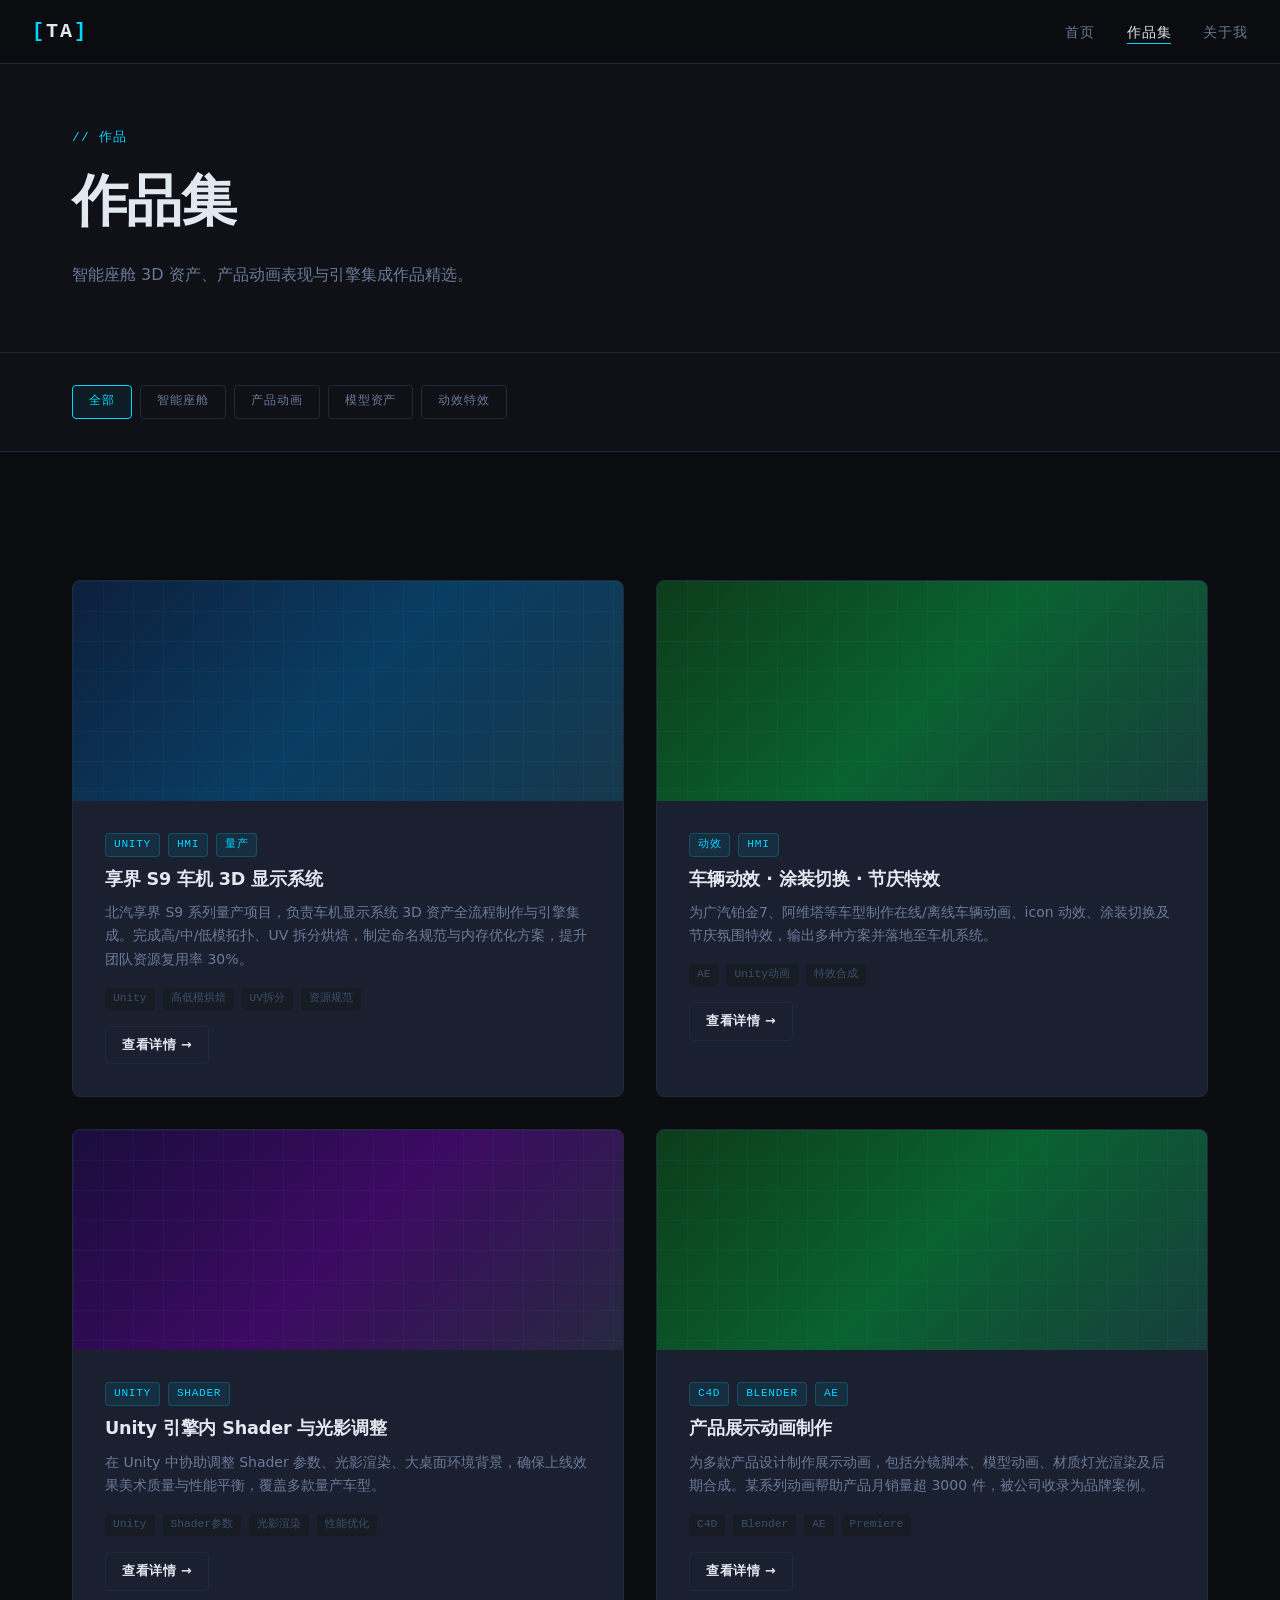
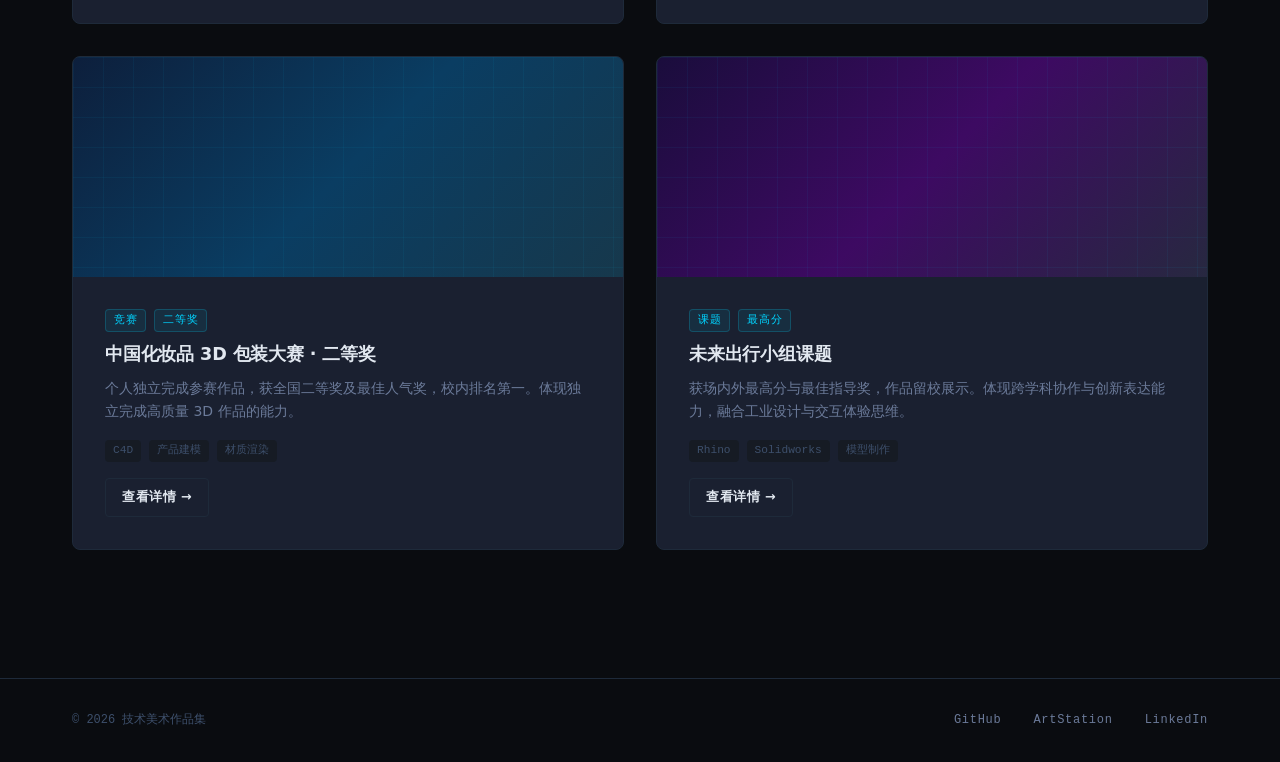
==== projects.html @ 609d2c1e "初始提交：技术美术作品集网站" ====
<!DOCTYPE html>
<html lang="zh-CN">
<head>
  <meta charset="UTF-8" />
  <meta name="viewport" content="width=device-width, initial-scale=1.0" />
  <title>作品集 — 技术美术</title>
  <link rel="icon" href="images/favicon.ico" type="image/x-icon" />
  <link rel="stylesheet" href="css/style.css" />
</head>
<body>

  <!-- 导航栏 -->
  <nav class="nav">
    <div class="nav__logo">
      <span class="nav__logo-bracket">[</span>TA<span class="nav__logo-bracket">]</span>
    </div>
    <ul class="nav__links">
      <li><a href="index.html" class="nav__link">首页</a></li>
      <li><a href="projects.html" class="nav__link nav__link--active">作品集</a></li>
      <li><a href="about.html" class="nav__link">关于我</a></li>
    </ul>
    <button class="nav__toggle" aria-label="展开菜单">
      <span></span><span></span><span></span>
    </button>
  </nav>

  <!-- 页面标题 -->
  <header class="page-header">
    <div class="container">
      <p class="page-header__eyebrow">// 作品</p>
      <h1 class="page-header__title">作品集</h1>
      <p class="page-header__desc">智能座舱 3D 资产、产品动画表现与引擎集成作品精选。</p>
    </div>
  </header>

  <!-- 筛选栏 -->
  <section class="filter-bar">
    <div class="container">
      <div class="filter-bar__inner">
        <button class="filter-btn filter-btn--active" data-filter="all">全部</button>
        <button class="filter-btn" data-filter="hmi">智能座舱</button>
        <button class="filter-btn" data-filter="animation">产品动画</button>
        <button class="filter-btn" data-filter="model">模型资产</button>
        <button class="filter-btn" data-filter="vfx">动效特效</button>
      </div>
    </div>
  </section>

  <!-- 项目网格 -->
  <section class="section projects-grid">
    <div class="container">
      <div class="grid grid--2" id="projects-container">

        <article class="card card--large" data-category="hmi model">
          <div class="card__thumb card__thumb--shader">
            <img src="images/projects/project1.jpg" alt="享界S9 车机3D显示" loading="lazy" onerror="this.style.display='none'" />
          </div>
          <div class="card__body">
            <div class="card__meta">
              <span class="card__tag">Unity</span>
              <span class="card__tag">HMI</span>
              <span class="card__tag">量产</span>
            </div>
            <h3 class="card__title">享界 S9 车机 3D 显示系统</h3>
            <p class="card__desc">北汽享界 S9 系列量产项目，负责车机显示系统 3D 资产全流程制作与引擎集成。完成高/中/低模拓扑、UV 拆分烘焙，制定命名规范与内存优化方案，提升团队资源复用率 30%。</p>
            <ul class="card__tech">
              <li>Unity</li><li>高低模烘焙</li><li>UV拆分</li><li>资源规范</li>
            </ul>
            <a href="#" class="btn btn--ghost btn--sm">查看详情 →</a>
          </div>
        </article>

        <article class="card card--large" data-category="hmi vfx">
          <div class="card__thumb card__thumb--vfx">
            <img src="images/projects/project2.jpg" alt="车辆动效与涂装切换" loading="lazy" onerror="this.style.display='none'" />
          </div>
          <div class="card__body">
            <div class="card__meta">
              <span class="card__tag">动效</span>
              <span class="card__tag">HMI</span>
            </div>
            <h3 class="card__title">车辆动效 · 涂装切换 · 节庆特效</h3>
            <p class="card__desc">为广汽铂金7、阿维塔等车型制作在线/离线车辆动画、icon 动效、涂装切换及节庆氛围特效，输出多种方案并落地至车机系统。</p>
            <ul class="card__tech">
              <li>AE</li><li>Unity动画</li><li>特效合成</li>
            </ul>
            <a href="#" class="btn btn--ghost btn--sm">查看详情 →</a>
          </div>
        </article>

        <article class="card card--large" data-category="hmi model">
          <div class="card__thumb card__thumb--tool">
            <img src="images/projects/project3.jpg" alt="Unity Shader与光影调整" loading="lazy" onerror="this.style.display='none'" />
          </div>
          <div class="card__body">
            <div class="card__meta">
              <span class="card__tag">Unity</span>
              <span class="card__tag">Shader</span>
            </div>
            <h3 class="card__title">Unity 引擎内 Shader 与光影调整</h3>
            <p class="card__desc">在 Unity 中协助调整 Shader 参数、光影渲染、大桌面环境背景，确保上线效果美术质量与性能平衡，覆盖多款量产车型。</p>
            <ul class="card__tech">
              <li>Unity</li><li>Shader参数</li><li>光影渲染</li><li>性能优化</li>
            </ul>
            <a href="#" class="btn btn--ghost btn--sm">查看详情 →</a>
          </div>
        </article>

        <article class="card card--large" data-category="animation vfx">
          <div class="card__thumb card__thumb--vfx">
            <img src="images/projects/project4.jpg" alt="产品展示动画" loading="lazy" onerror="this.style.display='none'" />
          </div>
          <div class="card__body">
            <div class="card__meta">
              <span class="card__tag">C4D</span>
              <span class="card__tag">Blender</span>
              <span class="card__tag">AE</span>
            </div>
            <h3 class="card__title">产品展示动画制作</h3>
            <p class="card__desc">为多款产品设计制作展示动画，包括分镜脚本、模型动画、材质灯光渲染及后期合成。某系列动画帮助产品月销量超 3000 件，被公司收录为品牌案例。</p>
            <ul class="card__tech">
              <li>C4D</li><li>Blender</li><li>AE</li><li>Premiere</li>
            </ul>
            <a href="#" class="btn btn--ghost btn--sm">查看详情 →</a>
          </div>
        </article>

        <article class="card card--large" data-category="model">
          <div class="card__thumb card__thumb--shader">
            <img src="images/projects/project5.jpg" alt="3D包装大赛获奖作品" loading="lazy" onerror="this.style.display='none'" />
          </div>
          <div class="card__body">
            <div class="card__meta">
              <span class="card__tag">竞赛</span>
              <span class="card__tag">二等奖</span>
            </div>
            <h3 class="card__title">中国化妆品 3D 包装大赛 · 二等奖</h3>
            <p class="card__desc">个人独立完成参赛作品，获全国二等奖及最佳人气奖，校内排名第一。体现独立完成高质量 3D 作品的能力。</p>
            <ul class="card__tech">
              <li>C4D</li><li>产品建模</li><li>材质渲染</li>
            </ul>
            <a href="#" class="btn btn--ghost btn--sm">查看详情 →</a>
          </div>
        </article>

        <article class="card card--large" data-category="model animation">
          <div class="card__thumb card__thumb--tool">
            <img src="images/projects/project6.jpg" alt="未来出行小组课题" loading="lazy" onerror="this.style.display='none'" />
          </div>
          <div class="card__body">
            <div class="card__meta">
              <span class="card__tag">课题</span>
              <span class="card__tag">最高分</span>
            </div>
            <h3 class="card__title">未来出行小组课题</h3>
            <p class="card__desc">获场内外最高分与最佳指导奖，作品留校展示。体现跨学科协作与创新表达能力，融合工业设计与交互体验思维。</p>
            <ul class="card__tech">
              <li>Rhino</li><li>Solidworks</li><li>模型制作</li>
            </ul>
            <a href="#" class="btn btn--ghost btn--sm">查看详情 →</a>
          </div>
        </article>

      </div>
    </div>
  </section>

  <!-- 页脚 -->
  <footer class="footer">
    <div class="container footer__inner">
      <p class="footer__copy">&copy; 2026 技术美术作品集</p>
      <div class="footer__links">
        <a href="#" class="footer__link">GitHub</a>
        <a href="#" class="footer__link">ArtStation</a>
        <a href="#" class="footer__link">LinkedIn</a>
      </div>
    </div>
  </footer>

  <script src="js/main.js"></script>
</body>
</html>
---- css/style.css ----
/* ============================================================
   TA Portfolio — style.css
   Design tokens → Reset → Layout → Nav → Hero → Components
   ============================================================ */

/* ── Design Tokens ─────────────────────────────────────────── */
:root {
  /* Colors */
  --clr-bg:        #0a0c10;
  --clr-bg-2:      #0f1117;
  --clr-bg-3:      #161b24;
  --clr-surface:   #1a2030;
  --clr-border:    #1e2a3a;
  --clr-accent:    #00d4ff;
  --clr-accent-2:  #7b5ea7;
  --clr-text:      #e2e8f0;
  --clr-text-muted:#6b7a99;
  --clr-text-dim:  #3d4f6b;

  /* Typography */
  --font-sans: 'Inter', 'Segoe UI', system-ui, sans-serif;
  --font-mono: 'JetBrains Mono', 'Fira Code', 'Consolas', monospace;

  /* Spacing */
  --space-xs:  0.25rem;
  --space-sm:  0.5rem;
  --space-md:  1rem;
  --space-lg:  2rem;
  --space-xl:  4rem;
  --space-2xl: 8rem;

  /* Radius */
  --radius-sm: 4px;
  --radius-md: 8px;
  --radius-lg: 16px;

  /* Transitions */
  --ease: cubic-bezier(0.4, 0, 0.2, 1);
  --dur:  200ms;

  /* Nav height */
  --nav-h: 64px;
}

/* ── Reset ──────────────────────────────────────────────────── */
*, *::before, *::after { box-sizing: border-box; margin: 0; padding: 0; }

html {
  scroll-behavior: smooth;
  font-size: 16px;
}

body {
  background-color: var(--clr-bg);
  color: var(--clr-text);
  font-family: var(--font-sans);
  line-height: 1.6;
  -webkit-font-smoothing: antialiased;
  overflow-x: hidden;
}

img, video { max-width: 100%; display: block; }
a { color: inherit; text-decoration: none; }
ul { list-style: none; }
button { cursor: pointer; border: none; background: none; font: inherit; }

/* ── Utility ────────────────────────────────────────────────── */
.container {
  width: 100%;
  max-width: 1200px;
  margin-inline: auto;
  padding-inline: var(--space-lg);
}

.section {
  padding-block: var(--space-2xl);
}

.section__title {
  font-size: clamp(1.5rem, 3vw, 2rem);
  font-weight: 700;
  letter-spacing: -0.02em;
  margin-bottom: var(--space-xl);
  position: relative;
  display: inline-block;
}

.section__title::after {
  content: '';
  position: absolute;
  bottom: -8px;
  left: 0;
  width: 40px;
  height: 2px;
  background: var(--clr-accent);
}

/* ── Grid ───────────────────────────────────────────────────── */
.grid {
  display: grid;
  gap: var(--space-lg);
}

.grid--2 { grid-template-columns: repeat(2, 1fr); }
.grid--3 { grid-template-columns: repeat(3, 1fr); }

@media (max-width: 900px) {
  .grid--3 { grid-template-columns: repeat(2, 1fr); }
}
@media (max-width: 600px) {
  .grid--2,
  .grid--3 { grid-template-columns: 1fr; }
}

/* ── Buttons ────────────────────────────────────────────────── */
.btn {
  display: inline-flex;
  align-items: center;
  gap: var(--space-sm);
  padding: 0.75rem 1.5rem;
  border-radius: var(--radius-sm);
  font-size: 0.875rem;
  font-weight: 600;
  letter-spacing: 0.04em;
  text-transform: uppercase;
  transition: all var(--dur) var(--ease);
}

.btn--primary {
  background: var(--clr-accent);
  color: var(--clr-bg);
}
.btn--primary:hover {
  background: #33ddff;
  box-shadow: 0 0 20px rgba(0, 212, 255, 0.4);
}

.btn--ghost {
  border: 1px solid var(--clr-border);
  color: var(--clr-text);
}
.btn--ghost:hover {
  border-color: var(--clr-accent);
  color: var(--clr-accent);
}

.btn--sm {
  padding: 0.5rem 1rem;
  font-size: 0.8rem;
}

/* ── Navigation ─────────────────────────────────────────────── */
.nav {
  position: fixed;
  top: 0;
  left: 0;
  right: 0;
  z-index: 100;
  height: var(--nav-h);
  display: flex;
  align-items: center;
  justify-content: space-between;
  padding-inline: var(--space-lg);
  background: rgba(10, 12, 16, 0.85);
  backdrop-filter: blur(12px);
  border-bottom: 1px solid var(--clr-border);
}

.nav__logo {
  font-family: var(--font-mono);
  font-size: 1.25rem;
  font-weight: 700;
  letter-spacing: 0.1em;
  color: var(--clr-text);
}

.nav__logo-bracket { color: var(--clr-accent); }

.nav__links {
  display: flex;
  gap: var(--space-lg);
}

.nav__link {
  font-size: 0.875rem;
  font-weight: 500;
  color: var(--clr-text-muted);
  letter-spacing: 0.06em;
  text-transform: uppercase;
  transition: color var(--dur) var(--ease);
  position: relative;
}

.nav__link::after {
  content: '';
  position: absolute;
  bottom: -4px;
  left: 0;
  width: 0;
  height: 1px;
  background: var(--clr-accent);
  transition: width var(--dur) var(--ease);
}

.nav__link:hover,
.nav__link--active {
  color: var(--clr-text);
}

.nav__link:hover::after,
.nav__link--active::after {
  width: 100%;
}

.nav__toggle {
  display: none;
  flex-direction: column;
  gap: 5px;
  padding: 4px;
}

.nav__toggle span {
  display: block;
  width: 22px;
  height: 2px;
  background: var(--clr-text);
  transition: all var(--dur) var(--ease);
}

@media (max-width: 640px) {
  .nav__toggle { display: flex; }
  .nav__links {
    display: none;
    position: absolute;
    top: var(--nav-h);
    left: 0;
    right: 0;
    flex-direction: column;
    gap: 0;
    background: var(--clr-bg-2);
    border-bottom: 1px solid var(--clr-border);
    padding: var(--space-md) 0;
  }
  .nav__links.is-open { display: flex; }
  .nav__link {
    padding: var(--space-md) var(--space-lg);
    font-size: 1rem;
  }
}

/* ── Hero ───────────────────────────────────────────────────── */
.hero {
  position: relative;
  min-height: 100vh;
  display: flex;
  align-items: center;
  overflow: hidden;
  padding-top: var(--nav-h);
}

#hero-canvas {
  position: absolute;
  inset: 0;
  width: 100%;
  height: 100%;
  z-index: 0;
  opacity: 0.6;
}

.hero__content {
  position: relative;
  z-index: 1;
  max-width: 700px;
  padding-inline: var(--space-lg);
  margin-inline: auto;
  padding-block: var(--space-2xl);
}

.hero__eyebrow {
  font-family: var(--font-mono);
  font-size: 0.875rem;
  color: var(--clr-accent);
  letter-spacing: 0.15em;
  text-transform: uppercase;
  margin-bottom: var(--space-md);
}

.hero__title {
  font-size: clamp(2.5rem, 7vw, 5rem);
  font-weight: 800;
  line-height: 1.05;
  letter-spacing: -0.03em;
  margin-bottom: var(--space-lg);
}

.hero__title--accent {
  background: linear-gradient(135deg, var(--clr-accent), var(--clr-accent-2));
  -webkit-background-clip: text;
  -webkit-text-fill-color: transparent;
  background-clip: text;
}

.hero__subtitle {
  font-family: var(--font-mono);
  font-size: 0.9rem;
  color: var(--clr-text-muted);
  letter-spacing: 0.08em;
  margin-bottom: var(--space-xl);
}

.hero__cta {
  display: flex;
  gap: var(--space-md);
  flex-wrap: wrap;
}

.hero__scroll-hint {
  position: absolute;
  bottom: var(--space-lg);
  left: 50%;
  transform: translateX(-50%);
  display: flex;
  flex-direction: column;
  align-items: center;
  gap: var(--space-sm);
  font-family: var(--font-mono);
  font-size: 0.7rem;
  color: var(--clr-text-dim);
  letter-spacing: 0.1em;
  text-transform: uppercase;
  z-index: 1;
}

.hero__scroll-line {
  width: 1px;
  height: 40px;
  background: linear-gradient(to bottom, var(--clr-text-dim), transparent);
  animation: scrollPulse 2s ease-in-out infinite;
}

@keyframes scrollPulse {
  0%, 100% { opacity: 0.3; transform: scaleY(1); }
  50%       { opacity: 1;   transform: scaleY(1.2); }
}

/* ── Page Header (inner pages) ──────────────────────────────── */
.page-header {
  padding-top: calc(var(--nav-h) + var(--space-xl));
  padding-bottom: var(--space-xl);
  border-bottom: 1px solid var(--clr-border);
  background: var(--clr-bg-2);
}

.page-header__eyebrow {
  font-family: var(--font-mono);
  font-size: 0.8rem;
  color: var(--clr-accent);
  letter-spacing: 0.1em;
  margin-bottom: var(--space-sm);
}

.page-header__title {
  font-size: clamp(2rem, 5vw, 3.5rem);
  font-weight: 800;
  letter-spacing: -0.03em;
  margin-bottom: var(--space-md);
}

.page-header__desc {
  color: var(--clr-text-muted);
  max-width: 500px;
  font-size: 1rem;
}

/* ── Cards ──────────────────────────────────────────────────── */
.card {
  background: var(--clr-surface);
  border: 1px solid var(--clr-border);
  border-radius: var(--radius-md);
  overflow: hidden;
  transition: border-color var(--dur) var(--ease),
              transform var(--dur) var(--ease),
              box-shadow var(--dur) var(--ease);
}

.card:hover {
  border-color: var(--clr-accent);
  transform: translateY(-4px);
  box-shadow: 0 12px 40px rgba(0, 212, 255, 0.08);
}

.card__thumb {
  height: 180px;
  position: relative;
  overflow: hidden;
}

.card--large .card__thumb { height: 220px; }

/* Placeholder gradient thumbs */
.card__thumb--shader {
  background: linear-gradient(135deg, #0d1f3c 0%, #0a3d62 50%, #00d4ff22 100%);
}
.card__thumb--tool {
  background: linear-gradient(135deg, #1a0d3c 0%, #3d0a62 50%, #7b5ea722 100%);
}
.card__thumb--vfx {
  background: linear-gradient(135deg, #0d3c1a 0%, #0a6230 50%, #00ff8822 100%);
}

/* Animated grid overlay on thumbs */
.card__thumb::before {
  content: '';
  position: absolute;
  inset: 0;
  background-image:
    linear-gradient(rgba(0,212,255,0.05) 1px, transparent 1px),
    linear-gradient(90deg, rgba(0,212,255,0.05) 1px, transparent 1px);
  background-size: 30px 30px;
}

.card__body {
  padding: var(--space-lg);
}

.card__meta {
  display: flex;
  gap: var(--space-sm);
  flex-wrap: wrap;
  margin-bottom: var(--space-sm);
}

.card__tag {
  font-family: var(--font-mono);
  font-size: 0.7rem;
  color: var(--clr-accent);
  background: rgba(0, 212, 255, 0.08);
  border: 1px solid rgba(0, 212, 255, 0.2);
  padding: 2px 8px;
  border-radius: var(--radius-sm);
  letter-spacing: 0.06em;
  text-transform: uppercase;
}

.card__title {
  font-size: 1.1rem;
  font-weight: 700;
  margin-bottom: var(--space-sm);
  letter-spacing: -0.01em;
}

.card__desc {
  font-size: 0.875rem;
  color: var(--clr-text-muted);
  line-height: 1.7;
  margin-bottom: var(--space-md);
}

.card__link {
  font-size: 0.8rem;
  font-weight: 600;
  color: var(--clr-accent);
  letter-spacing: 0.04em;
  transition: opacity var(--dur) var(--ease);
}
.card__link:hover { opacity: 0.7; }

.card__tech {
  display: flex;
  gap: var(--space-sm);
  flex-wrap: wrap;
  margin-bottom: var(--space-md);
}

.card__tech li {
  font-family: var(--font-mono);
  font-size: 0.7rem;
  color: var(--clr-text-dim);
  background: var(--clr-bg-3);
  padding: 2px 8px;
  border-radius: var(--radius-sm);
}

/* ── Skills ─────────────────────────────────────────────────── */
.skills { background: var(--clr-bg-2); }

.skills__grid {
  display: grid;
  grid-template-columns: repeat(2, 1fr);
  gap: var(--space-lg) var(--space-xl);
}

@media (max-width: 600px) {
  .skills__grid { grid-template-columns: 1fr; }
}

.skill-item__label {
  display: block;
  font-size: 0.875rem;
  font-weight: 500;
  margin-bottom: var(--space-sm);
  color: var(--clr-text-muted);
}

.skill-item__bar {
  height: 4px;
  background: var(--clr-bg-3);
  border-radius: 2px;
  overflow: hidden;
}

.skill-item__fill {
  height: 100%;
  width: var(--pct);
  background: linear-gradient(90deg, var(--clr-accent), var(--clr-accent-2));
  border-radius: 2px;
  transform-origin: left;
  animation: barGrow 1s var(--ease) both;
}

@keyframes barGrow {
  from { transform: scaleX(0); }
  to   { transform: scaleX(1); }
}

/* ── Filter Bar ─────────────────────────────────────────────── */
.filter-bar {
  padding-block: var(--space-lg);
  border-bottom: 1px solid var(--clr-border);
  background: var(--clr-bg-2);
  position: sticky;
  top: var(--nav-h);
  z-index: 10;
}

.filter-bar__inner {
  display: flex;
  gap: var(--space-sm);
  flex-wrap: wrap;
}

.filter-btn {
  font-family: var(--font-mono);
  font-size: 0.75rem;
  letter-spacing: 0.08em;
  text-transform: uppercase;
  padding: 0.4rem 1rem;
  border-radius: var(--radius-sm);
  border: 1px solid var(--clr-border);
  color: var(--clr-text-muted);
  transition: all var(--dur) var(--ease);
}

.filter-btn:hover,
.filter-btn--active {
  border-color: var(--clr-accent);
  color: var(--clr-accent);
  background: rgba(0, 212, 255, 0.06);
}

/* ── About Page ─────────────────────────────────────────────── */
.about-bio__inner {
  display: grid;
  grid-template-columns: 280px 1fr;
  gap: var(--space-2xl);
  align-items: start;
}

@media (max-width: 768px) {
  .about-bio__inner { grid-template-columns: 1fr; }
}

.avatar-placeholder {
  width: 180px;
  height: 180px;
  border-radius: var(--radius-lg);
  background: linear-gradient(135deg, var(--clr-surface), var(--clr-bg-3));
  border: 1px solid var(--clr-border);
  display: flex;
  align-items: center;
  justify-content: center;
  font-family: var(--font-mono);
  font-size: 2rem;
  font-weight: 700;
  color: var(--clr-accent);
  margin-bottom: var(--space-lg);
}

.about-bio__social {
  display: flex;
  flex-direction: column;
  gap: var(--space-sm);
}

.social-link {
  font-family: var(--font-mono);
  font-size: 0.8rem;
  color: var(--clr-text-muted);
  letter-spacing: 0.06em;
  transition: color var(--dur) var(--ease);
}
.social-link:hover { color: var(--clr-accent); }

.about-bio__name {
  font-size: clamp(1.8rem, 4vw, 2.5rem);
  font-weight: 800;
  letter-spacing: -0.02em;
  margin-bottom: var(--space-sm);
}

.about-bio__role {
  font-family: var(--font-mono);
  font-size: 0.85rem;
  color: var(--clr-accent);
  letter-spacing: 0.06em;
  margin-bottom: var(--space-lg);
}

.about-bio__para {
  color: var(--clr-text-muted);
  line-height: 1.8;
  margin-bottom: var(--space-md);
  max-width: 600px;
}

/* ── Timeline ───────────────────────────────────────────────── */
.timeline-section { background: var(--clr-bg-2); }

.timeline {
  position: relative;
  padding-left: var(--space-xl);
}

.timeline::before {
  content: '';
  position: absolute;
  left: 0;
  top: 8px;
  bottom: 0;
  width: 1px;
  background: var(--clr-border);
}

.timeline__item {
  position: relative;
  margin-bottom: var(--space-xl);
}

.timeline__dot {
  position: absolute;
  left: calc(-1 * var(--space-xl) - 5px);
  top: 8px;
  width: 11px;
  height: 11px;
  border-radius: 50%;
  background: var(--clr-accent);
  box-shadow: 0 0 12px rgba(0, 212, 255, 0.5);
}

.timeline__date {
  font-family: var(--font-mono);
  font-size: 0.75rem;
  color: var(--clr-accent);
  letter-spacing: 0.08em;
  display: block;
  margin-bottom: var(--space-sm);
}

.timeline__role {
  font-size: 1.1rem;
  font-weight: 700;
  margin-bottom: 2px;
}

.timeline__company {
  font-size: 0.85rem;
  color: var(--clr-text-muted);
  margin-bottom: var(--space-sm);
}

.timeline__desc {
  font-size: 0.875rem;
  color: var(--clr-text-muted);
  line-height: 1.7;
  max-width: 560px;
}

/* ── Tech Stack ─────────────────────────────────────────────── */
.tech-grid {
  display: grid;
  grid-template-columns: repeat(4, 1fr);
  gap: var(--space-lg);
}

@media (max-width: 900px) {
  .tech-grid { grid-template-columns: repeat(2, 1fr); }
}
@media (max-width: 480px) {
  .tech-grid { grid-template-columns: 1fr; }
}

.tech-category__title {
  font-family: var(--font-mono);
  font-size: 0.75rem;
  color: var(--clr-accent);
  letter-spacing: 0.1em;
  margin-bottom: var(--space-md);
}

.tech-list li {
  font-size: 0.875rem;
  color: var(--clr-text-muted);
  padding-block: var(--space-xs);
  border-bottom: 1px solid var(--clr-border);
  transition: color var(--dur) var(--ease);
}
.tech-list li:hover { color: var(--clr-text); }

/* ── Contact ────────────────────────────────────────────────── */
.contact { background: var(--clr-bg-2); }

.contact__inner {
  text-align: center;
  max-width: 500px;
  margin-inline: auto;
}

.contact__desc {
  color: var(--clr-text-muted);
  margin-bottom: var(--space-lg);
}

/* ── Footer ─────────────────────────────────────────────────── */
.footer {
  border-top: 1px solid var(--clr-border);
  padding-block: var(--space-lg);
}

.footer__inner {
  display: flex;
  align-items: center;
  justify-content: space-between;
  flex-wrap: wrap;
  gap: var(--space-md);
}

.footer__copy {
  font-family: var(--font-mono);
  font-size: 0.75rem;
  color: var(--clr-text-dim);
}

.footer__links {
  display: flex;
  gap: var(--space-lg);
}

.footer__link {
  font-family: var(--font-mono);
  font-size: 0.75rem;
  color: var(--clr-text-muted);
  letter-spacing: 0.06em;
  transition: color var(--dur) var(--ease);
}
.footer__link:hover { color: var(--clr-accent); }

/* ── Featured section bg ────────────────────────────────────── */
.featured { background: var(--clr-bg); }

/* ── Scrollbar ──────────────────────────────────────────────── */
::-webkit-scrollbar { width: 6px; }
::-webkit-scrollbar-track { background: var(--clr-bg); }
::-webkit-scrollbar-thumb { background: var(--clr-border); border-radius: 3px; }
::-webkit-scrollbar-thumb:hover { background: var(--clr-accent); }
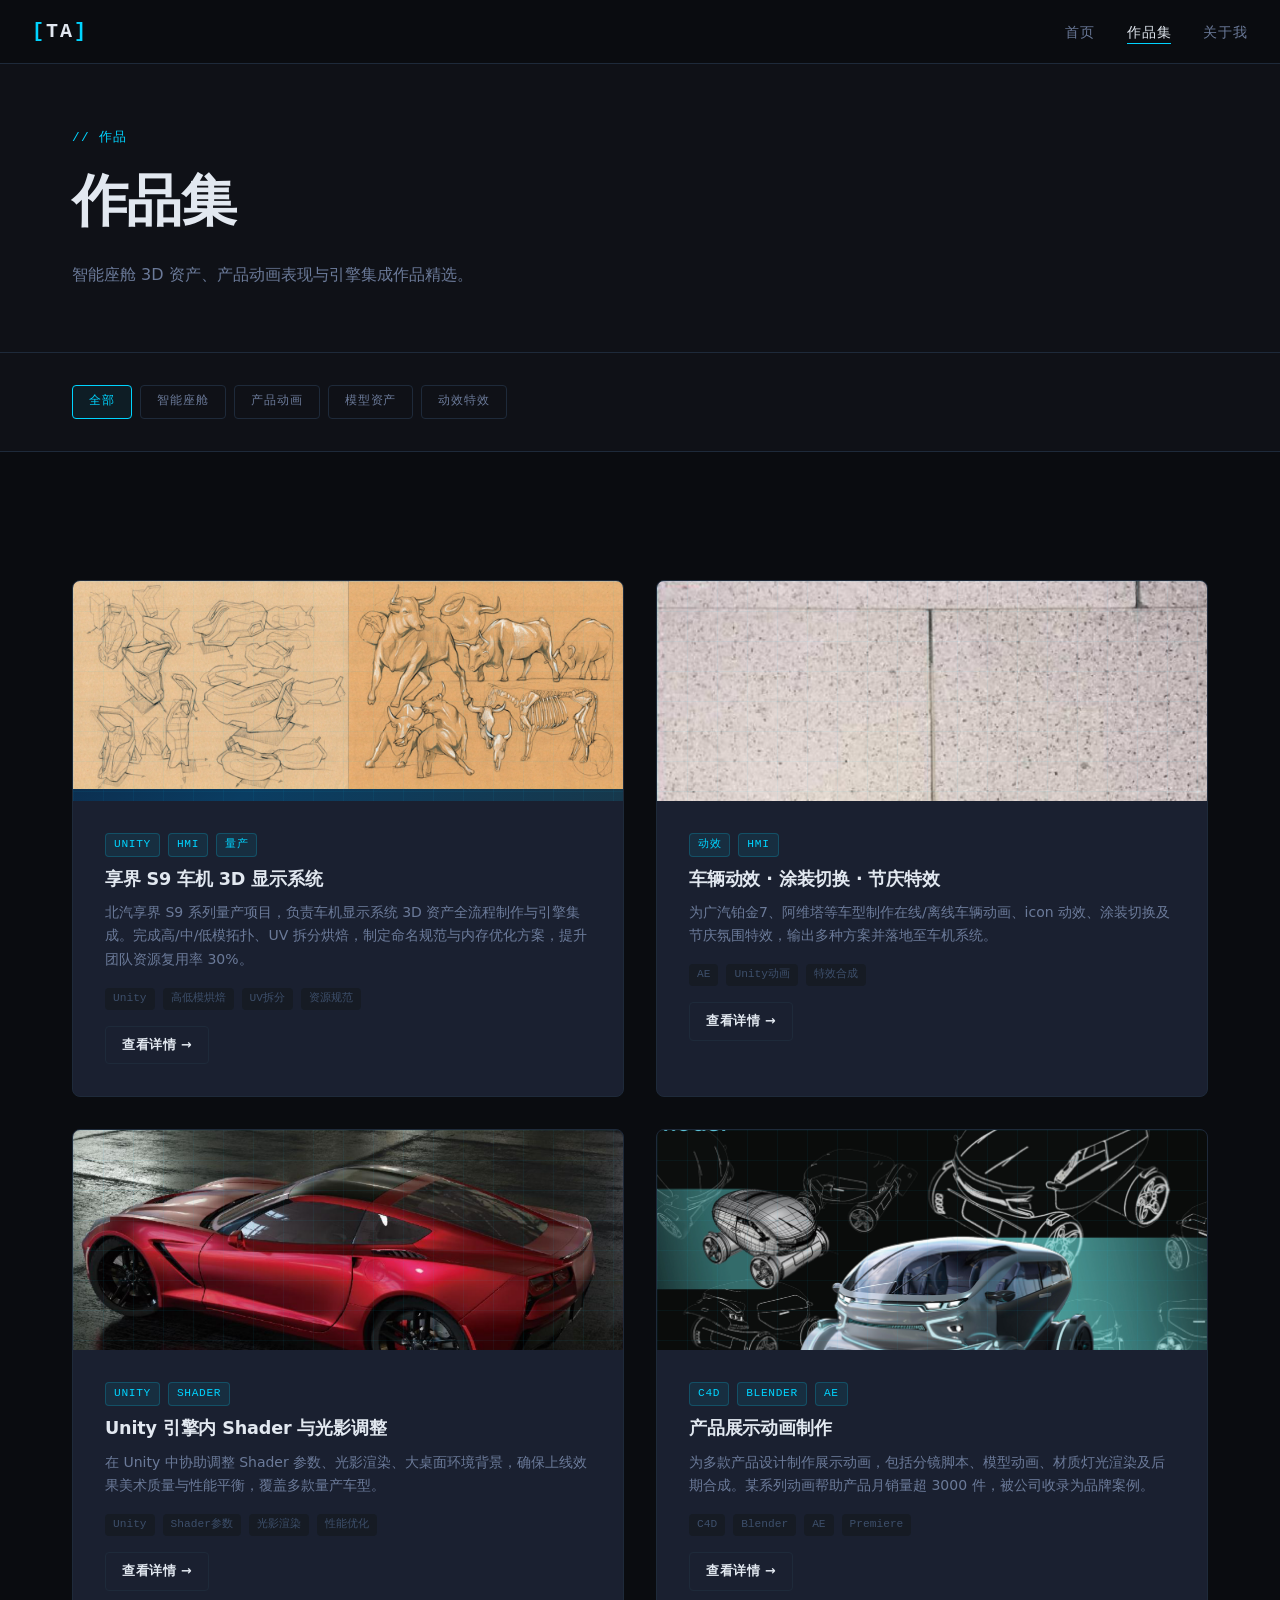
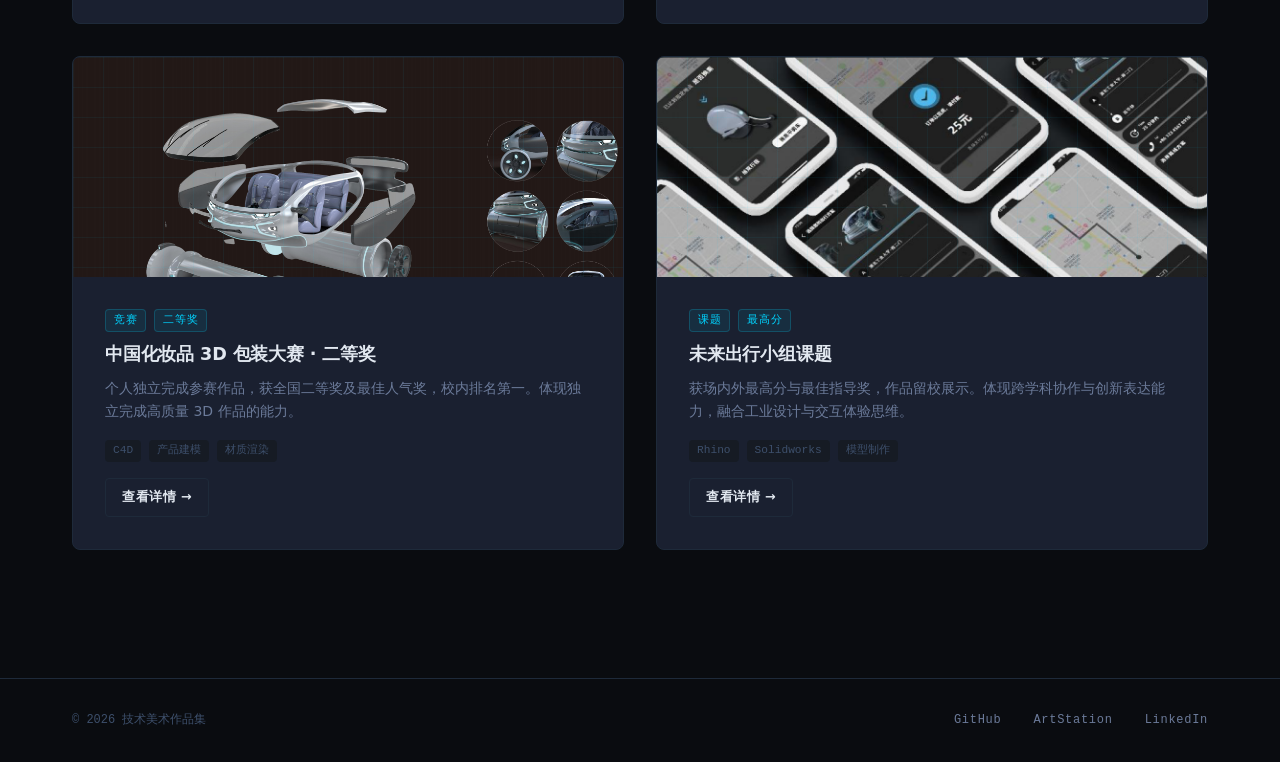
==== commit 037a88b4: "更新项目图片引用为实际截图文件 - 将所有 project*.jpg 占位符替换为实际的 ScreenShot PNG 文件 - 根据图片内容匹配到对应项目卡片 - 添加 7 张项目截图和 2 个 P" ====
--- a/projects.html
+++ b/projects.html
@@ -53,7 +53,7 @@
 
         <article class="card card--large" data-category="hmi model">
           <div class="card__thumb card__thumb--shader">
-            <img src="images/projects/project1.jpg" alt="享界S9 车机3D显示" loading="lazy" onerror="this.style.display='none'" />
+            <img src="images/projects/ScreenShot_2026-04-12_210518_562.png" alt="享界S9 车机3D显示" loading="lazy" onerror="this.style.display='none'" />
           </div>
           <div class="card__body">
             <div class="card__meta">
@@ -72,7 +72,7 @@
 
         <article class="card card--large" data-category="hmi vfx">
           <div class="card__thumb card__thumb--vfx">
-            <img src="images/projects/project2.jpg" alt="车辆动效与涂装切换" loading="lazy" onerror="this.style.display='none'" />
+            <img src="images/projects/ScreenShot_2026-04-12_210541_892.png" alt="车辆动效与涂装切换" loading="lazy" onerror="this.style.display='none'" />
           </div>
           <div class="card__body">
             <div class="card__meta">
@@ -90,7 +90,7 @@
 
         <article class="card card--large" data-category="hmi model">
           <div class="card__thumb card__thumb--tool">
-            <img src="images/projects/project3.jpg" alt="Unity Shader与光影调整" loading="lazy" onerror="this.style.display='none'" />
+            <img src="images/projects/ScreenShot_2026-04-12_210600_142.png" alt="Unity Shader与光影调整" loading="lazy" onerror="this.style.display='none'" />
           </div>
           <div class="card__body">
             <div class="card__meta">
@@ -108,7 +108,7 @@
 
         <article class="card card--large" data-category="animation vfx">
           <div class="card__thumb card__thumb--vfx">
-            <img src="images/projects/project4.jpg" alt="产品展示动画" loading="lazy" onerror="this.style.display='none'" />
+            <img src="images/projects/ScreenShot_2026-04-12_210639_148.png" alt="产品展示动画" loading="lazy" onerror="this.style.display='none'" />
           </div>
           <div class="card__body">
             <div class="card__meta">
@@ -127,7 +127,7 @@
 
         <article class="card card--large" data-category="model">
           <div class="card__thumb card__thumb--shader">
-            <img src="images/projects/project5.jpg" alt="3D包装大赛获奖作品" loading="lazy" onerror="this.style.display='none'" />
+            <img src="images/projects/ScreenShot_2026-04-12_210657_920.png" alt="3D包装大赛获奖作品" loading="lazy" onerror="this.style.display='none'" />
           </div>
           <div class="card__body">
             <div class="card__meta">
@@ -145,7 +145,7 @@
 
         <article class="card card--large" data-category="model animation">
           <div class="card__thumb card__thumb--tool">
-            <img src="images/projects/project6.jpg" alt="未来出行小组课题" loading="lazy" onerror="this.style.display='none'" />
+            <img src="images/projects/ScreenShot_2026-04-12_210726_722.png" alt="未来出行小组课题" loading="lazy" onerror="this.style.display='none'" />
           </div>
           <div class="card__body">
             <div class="card__meta">
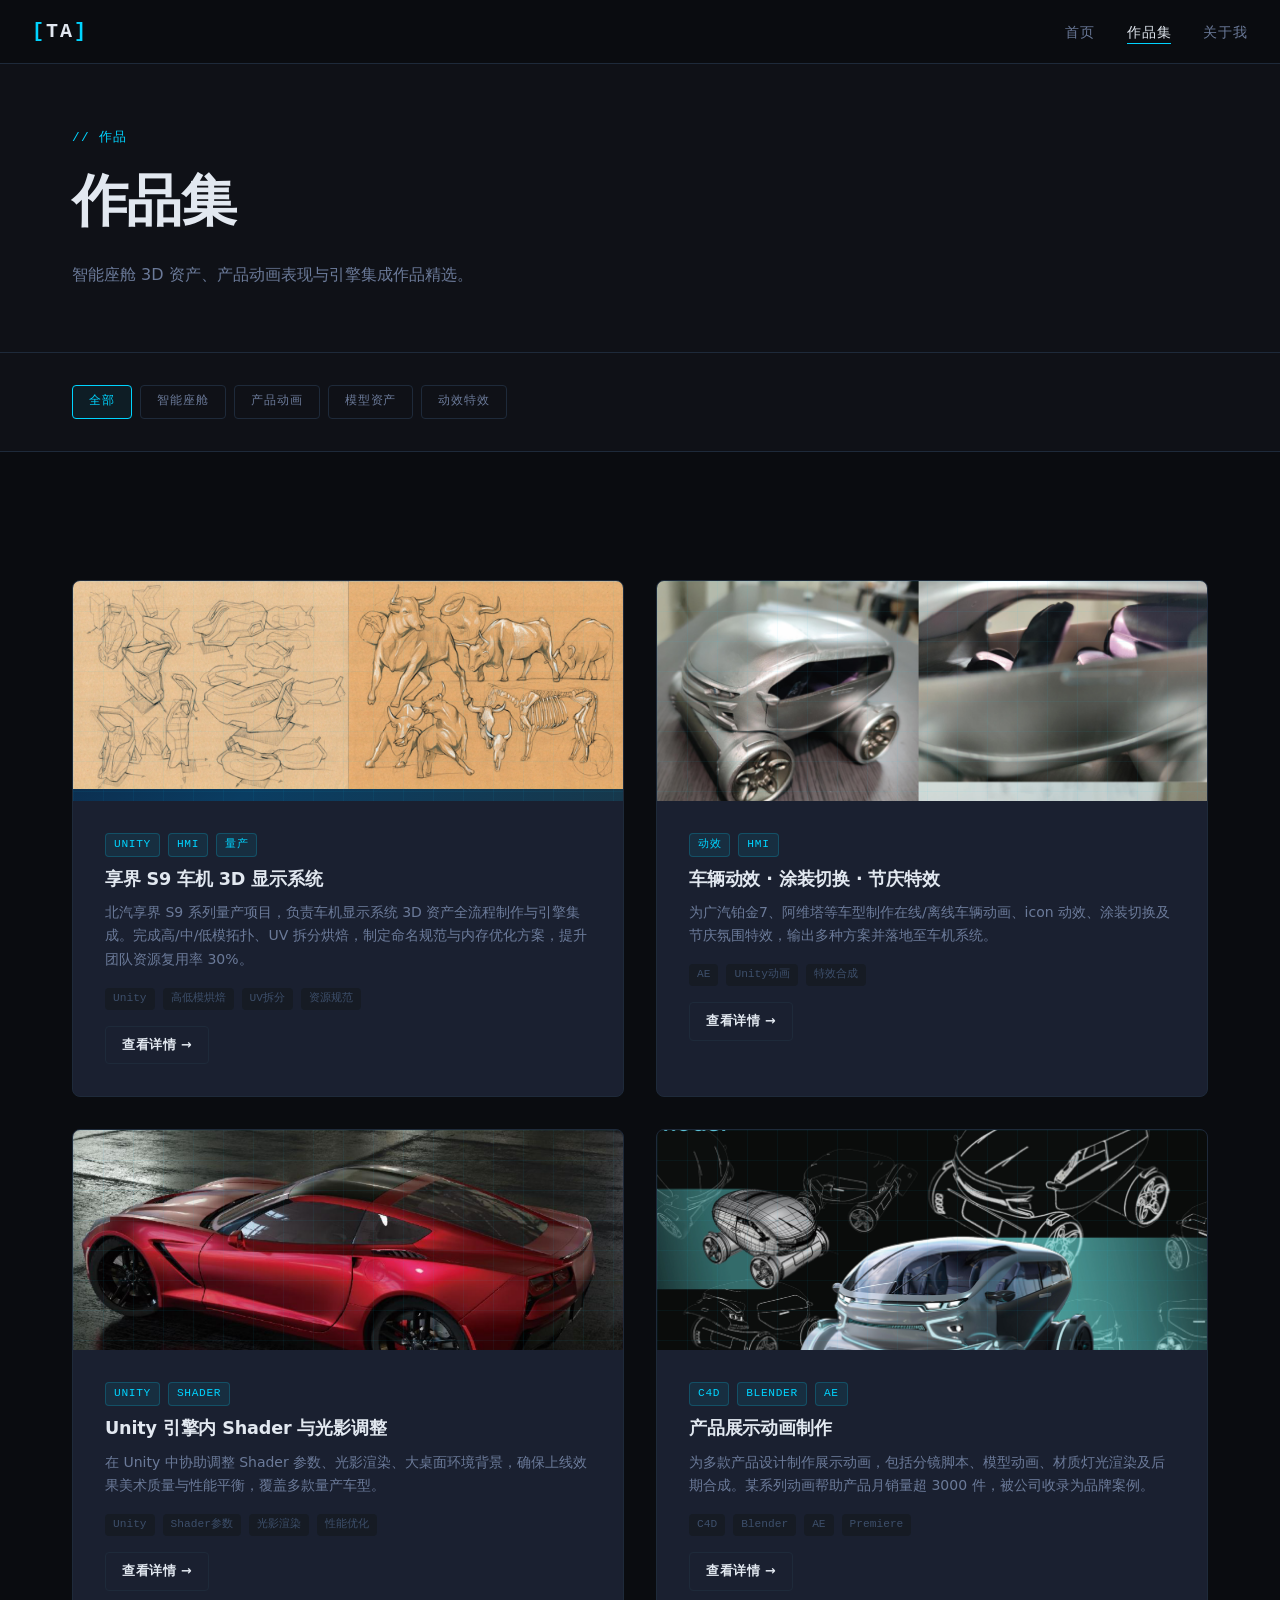
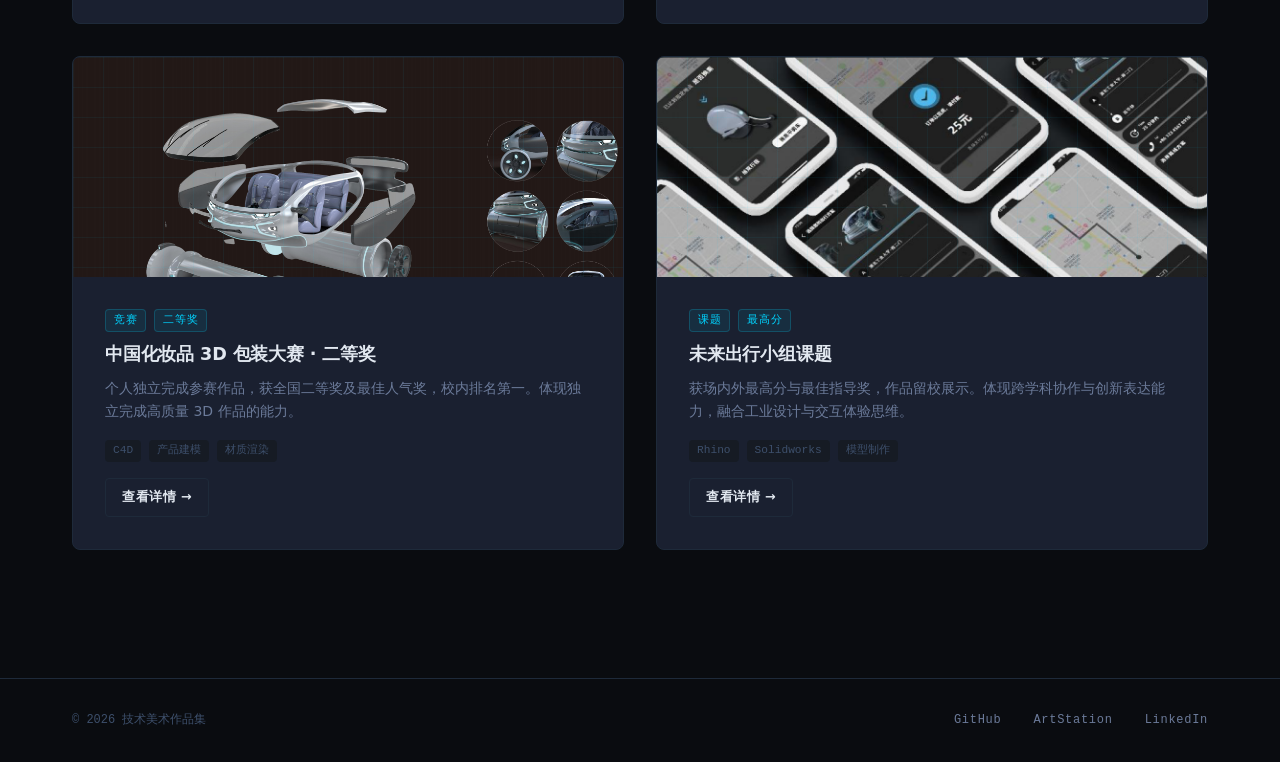
==== commit 497d0b13: "更新个人照片和项目图片位置 - 将个人照片移至 images/profile.jpg 用于关于页面 - 车辆动效项目更换为备用截图  Co-Authored-By: Claude Sonnet 4.6" ====
--- a/projects.html
+++ b/projects.html
@@ -72,7 +72,7 @@
 
         <article class="card card--large" data-category="hmi vfx">
           <div class="card__thumb card__thumb--vfx">
-            <img src="images/projects/ScreenShot_2026-04-12_210541_892.png" alt="车辆动效与涂装切换" loading="lazy" onerror="this.style.display='none'" />
+            <img src="images/projects/ScreenShot_2026-04-12_210754_042.png" alt="车辆动效与涂装切换" loading="lazy" onerror="this.style.display='none'" />
           </div>
           <div class="card__body">
             <div class="card__meta">
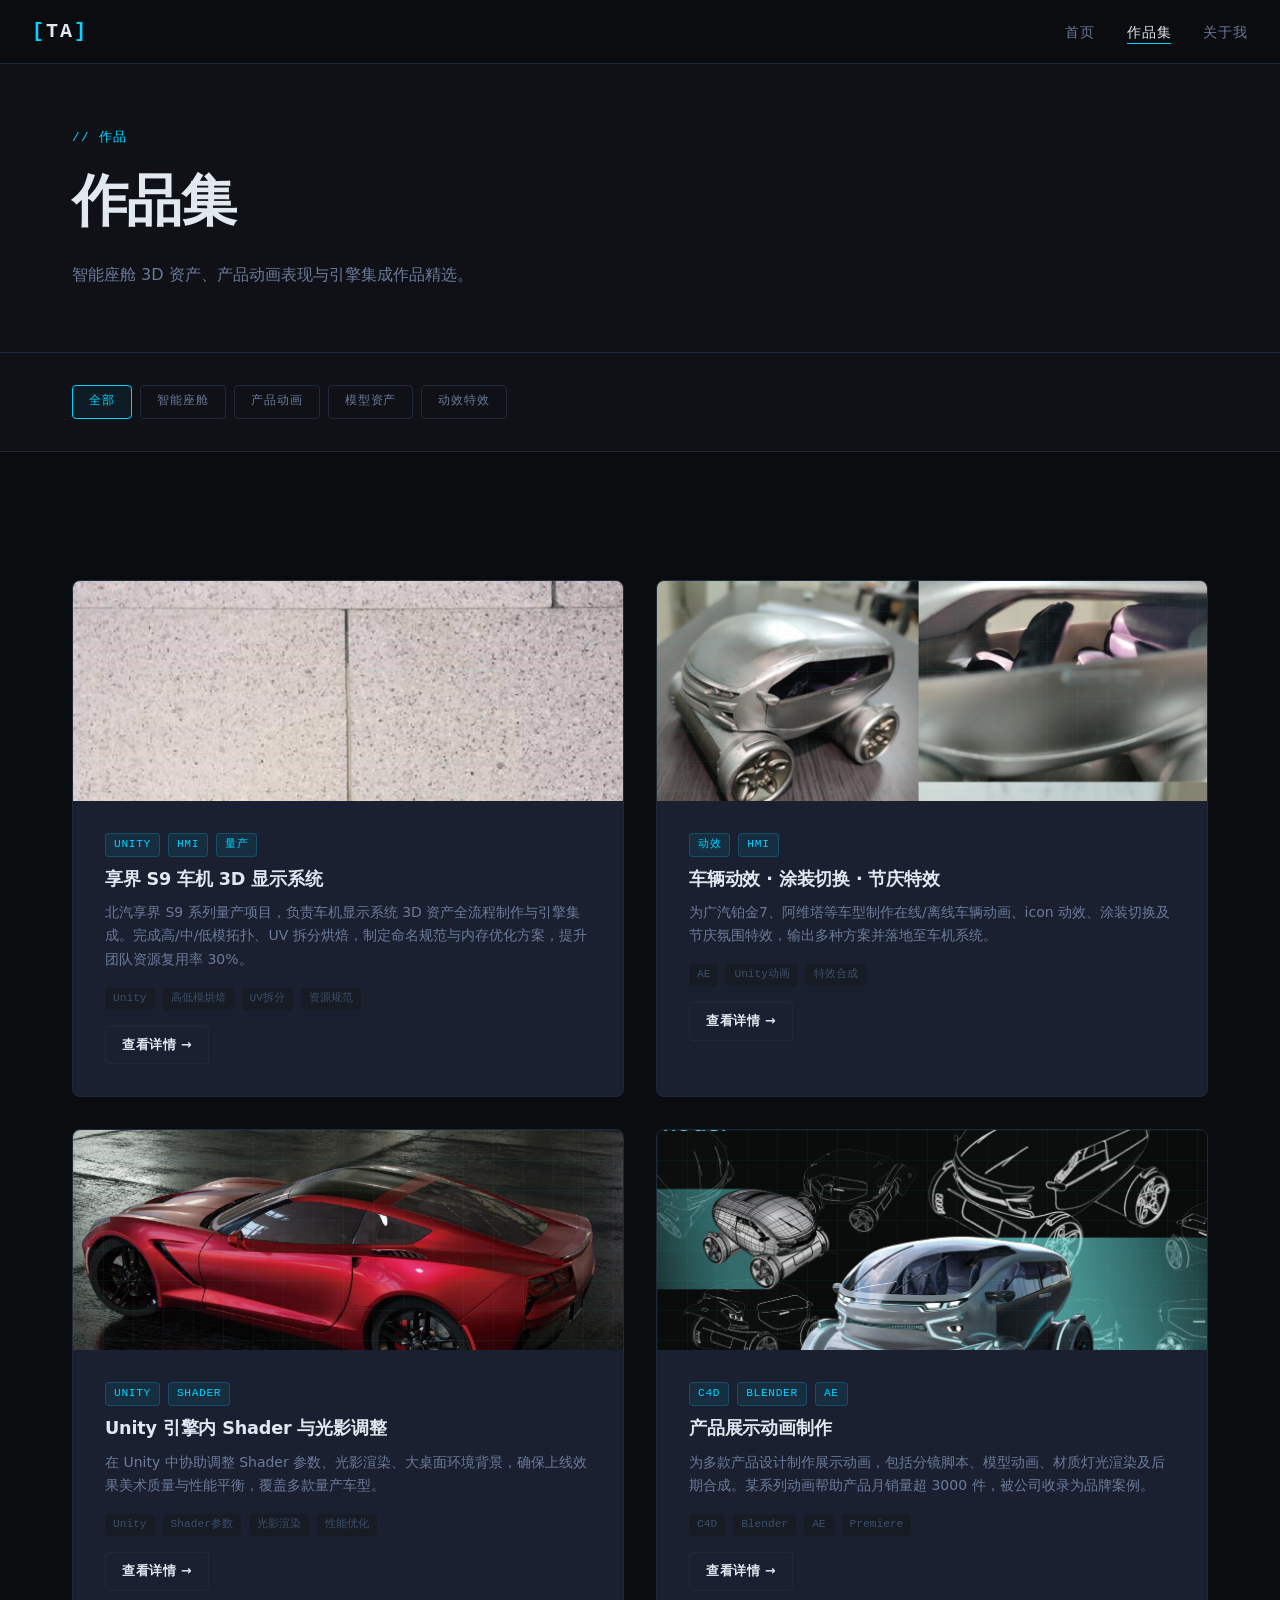
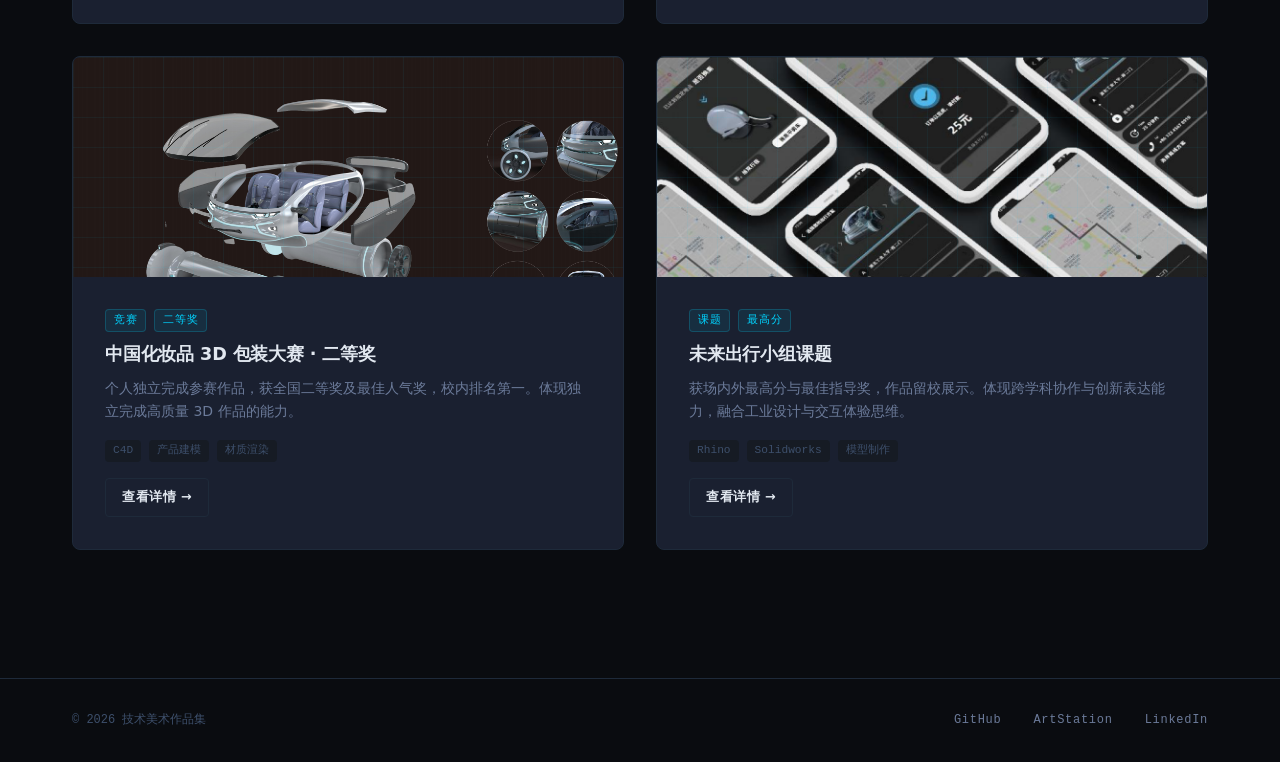
==== commit 7c0c1821: "更换享界车机项目图片 Co-Authored-By: Claude Sonnet 4.6 <noreply@anthropic.com>" ====
--- a/projects.html
+++ b/projects.html
@@ -53,7 +53,7 @@
 
         <article class="card card--large" data-category="hmi model">
           <div class="card__thumb card__thumb--shader">
-            <img src="images/projects/ScreenShot_2026-04-12_210518_562.png" alt="享界S9 车机3D显示" loading="lazy" onerror="this.style.display='none'" />
+            <img src="images/projects/ScreenShot_2026-04-12_210541_892.png" alt="享界S9 车机3D显示" loading="lazy" onerror="this.style.display='none'" />
           </div>
           <div class="card__body">
             <div class="card__meta">
